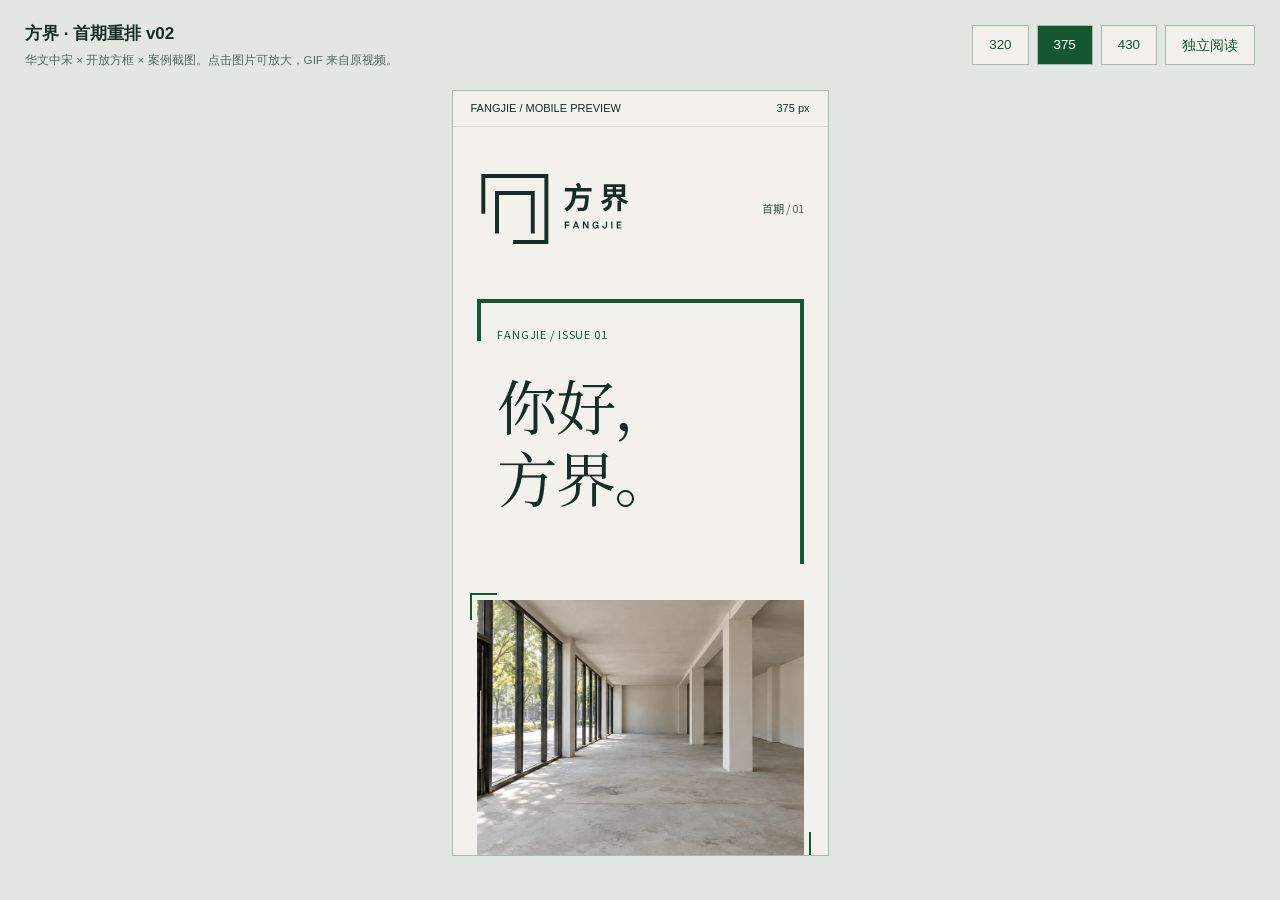
==== preview/index.html @ 1477a2b2 "Publish Fangjie issue 01 review v02" ====
<!doctype html><html lang="zh-CN"><meta charset="utf-8"><meta name="viewport" content="width=device-width,initial-scale=1"><title>方界首期 · 手机宽度预览</title><style>*{box-sizing:border-box}body{margin:0;background:#e2e8e1;color:#172c26;font:14px/1.6 'Microsoft YaHei',sans-serif}header{padding:20px 25px;display:flex;gap:16px;align-items:center;justify-content:space-between;flex-wrap:wrap}strong{font-size:17px}button,a{color:#155733;border:1px solid #abb8ad;background:#f3f1ec;padding:8px 16px;border-radius:0;cursor:pointer;text-decoration:none}button.active{color:#fff;background:#155733}small{display:block;color:#55675d;margin-top:4px}#shell{box-sizing:content-box;margin:0 auto 28px;width:375px;max-width:calc(100% - 2px);border:1px solid #abb8ad;border-radius:0;overflow:hidden;background:#f3f1ec;box-shadow:none}#device{padding:9px 18px;font-size:11px;border-bottom:1px solid #abb8ad66;display:flex;justify-content:space-between}iframe{display:block;width:100%;height:calc(100dvh - 172px);min-height:400px;border:0}nav{display:flex;gap:8px;flex-wrap:wrap}@media(max-width:480px){header{padding:14px}iframe{height:calc(100dvh - 200px)}#shell{border-radius:0}} </style><body><header><div><strong>方界 · 首期重排 v02</strong><small>华文中宋 × 开放方框 × 案例截图。点击图片可放大，GIF 来自原视频。</small></div><nav><button data-w="320">320</button><button data-w="375" class="active">375</button><button data-w="430">430</button><a href="article.html" target="_blank">独立阅读</a></nav></header><div id="shell"><div id="device"><span>FANGJIE / MOBILE PREVIEW</span><span id="size">375 px</span></div><iframe title="完整文章" src="article.html"></iframe></div><script>document.querySelectorAll('button').forEach(b=>b.onclick=()=>{document.querySelector('#shell').style.width=b.dataset.w+'px';document.querySelector('#size').textContent=b.dataset.w+' px';document.querySelectorAll('button').forEach(x=>x.classList.toggle('active',x===b))});</script></body></html>
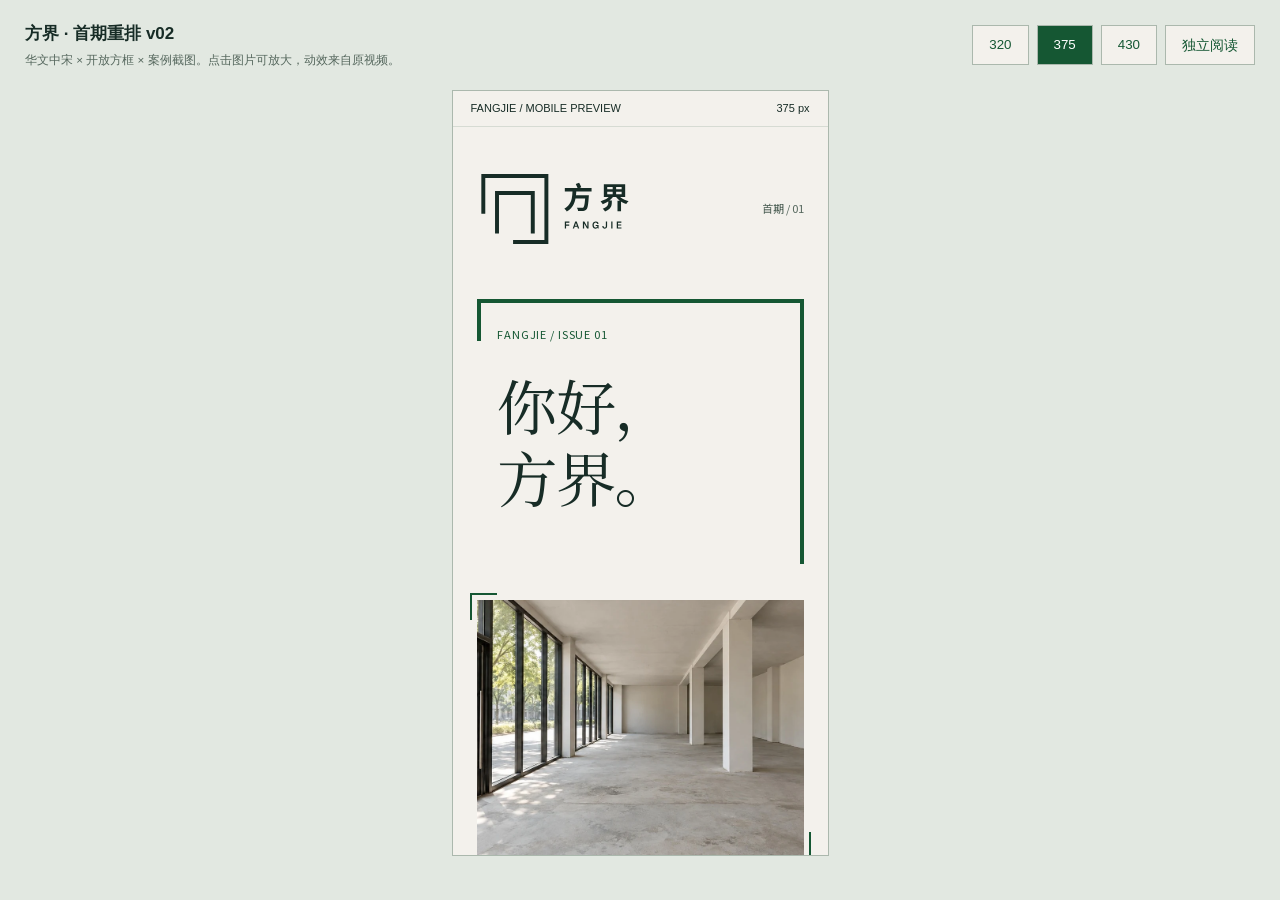
==== commit 33600107: "Optimize mobile preview loading" ====
--- a/preview/index.html
+++ b/preview/index.html
@@ -1 +1 @@
-<!doctype html><html lang="zh-CN"><meta charset="utf-8"><meta name="viewport" content="width=device-width,initial-scale=1"><title>方界首期 · 手机宽度预览</title><style>*{box-sizing:border-box}body{margin:0;background:#e2e8e1;color:#172c26;font:14px/1.6 'Microsoft YaHei',sans-serif}header{padding:20px 25px;display:flex;gap:16px;align-items:center;justify-content:space-between;flex-wrap:wrap}strong{font-size:17px}button,a{color:#155733;border:1px solid #abb8ad;background:#f3f1ec;padding:8px 16px;border-radius:0;cursor:pointer;text-decoration:none}button.active{color:#fff;background:#155733}small{display:block;color:#55675d;margin-top:4px}#shell{box-sizing:content-box;margin:0 auto 28px;width:375px;max-width:calc(100% - 2px);border:1px solid #abb8ad;border-radius:0;overflow:hidden;background:#f3f1ec;box-shadow:none}#device{padding:9px 18px;font-size:11px;border-bottom:1px solid #abb8ad66;display:flex;justify-content:space-between}iframe{display:block;width:100%;height:calc(100dvh - 172px);min-height:400px;border:0}nav{display:flex;gap:8px;flex-wrap:wrap}@media(max-width:480px){header{padding:14px}iframe{height:calc(100dvh - 200px)}#shell{border-radius:0}} </style><body><header><div><strong>方界 · 首期重排 v02</strong><small>华文中宋 × 开放方框 × 案例截图。点击图片可放大，GIF 来自原视频。</small></div><nav><button data-w="320">320</button><button data-w="375" class="active">375</button><button data-w="430">430</button><a href="article.html" target="_blank">独立阅读</a></nav></header><div id="shell"><div id="device"><span>FANGJIE / MOBILE PREVIEW</span><span id="size">375 px</span></div><iframe title="完整文章" src="article.html"></iframe></div><script>document.querySelectorAll('button').forEach(b=>b.onclick=()=>{document.querySelector('#shell').style.width=b.dataset.w+'px';document.querySelector('#size').textContent=b.dataset.w+' px';document.querySelectorAll('button').forEach(x=>x.classList.toggle('active',x===b))});</script></body></html>+<!doctype html><html lang="zh-CN"><meta charset="utf-8"><meta name="viewport" content="width=device-width,initial-scale=1"><title>方界首期 · 手机宽度预览</title><style>*{box-sizing:border-box}body{margin:0;background:#e2e8e1;color:#172c26;font:14px/1.6 'Microsoft YaHei',sans-serif}header{padding:20px 25px;display:flex;gap:16px;align-items:center;justify-content:space-between;flex-wrap:wrap}strong{font-size:17px}button,a{color:#155733;border:1px solid #abb8ad;background:#f3f1ec;padding:8px 16px;border-radius:0;cursor:pointer;text-decoration:none}button.active{color:#fff;background:#155733}small{display:block;color:#55675d;margin-top:4px}#shell{box-sizing:content-box;margin:0 auto 28px;width:375px;max-width:calc(100% - 2px);border:1px solid #abb8ad;border-radius:0;overflow:hidden;background:#f3f1ec;box-shadow:none}#device{padding:9px 18px;font-size:11px;border-bottom:1px solid #abb8ad66;display:flex;justify-content:space-between}iframe{display:block;width:100%;height:calc(100dvh - 172px);min-height:400px;border:0}nav{display:flex;gap:8px;flex-wrap:wrap}@media(max-width:480px){header{padding:14px}iframe{height:calc(100dvh - 200px)}#shell{border-radius:0}} </style><script>if(matchMedia('(max-width:600px)').matches){location.replace('article.html?v=mobile03')}</script><body><header><div><strong>方界 · 首期重排 v02</strong><small>华文中宋 × 开放方框 × 案例截图。点击图片可放大，动效来自原视频。</small></div><nav><button data-w="320">320</button><button data-w="375" class="active">375</button><button data-w="430">430</button><a href="article.html?v=mobile03" target="_blank">独立阅读</a></nav></header><div id="shell"><div id="device"><span>FANGJIE / MOBILE PREVIEW</span><span id="size">375 px</span></div><iframe title="完整文章" src="article.html?v=mobile03"></iframe></div><script>document.querySelectorAll('button').forEach(b=>b.onclick=()=>{document.querySelector('#shell').style.width=b.dataset.w+'px';document.querySelector('#size').textContent=b.dataset.w+' px';document.querySelectorAll('button').forEach(x=>x.classList.toggle('active',x===b))});</script></body></html>
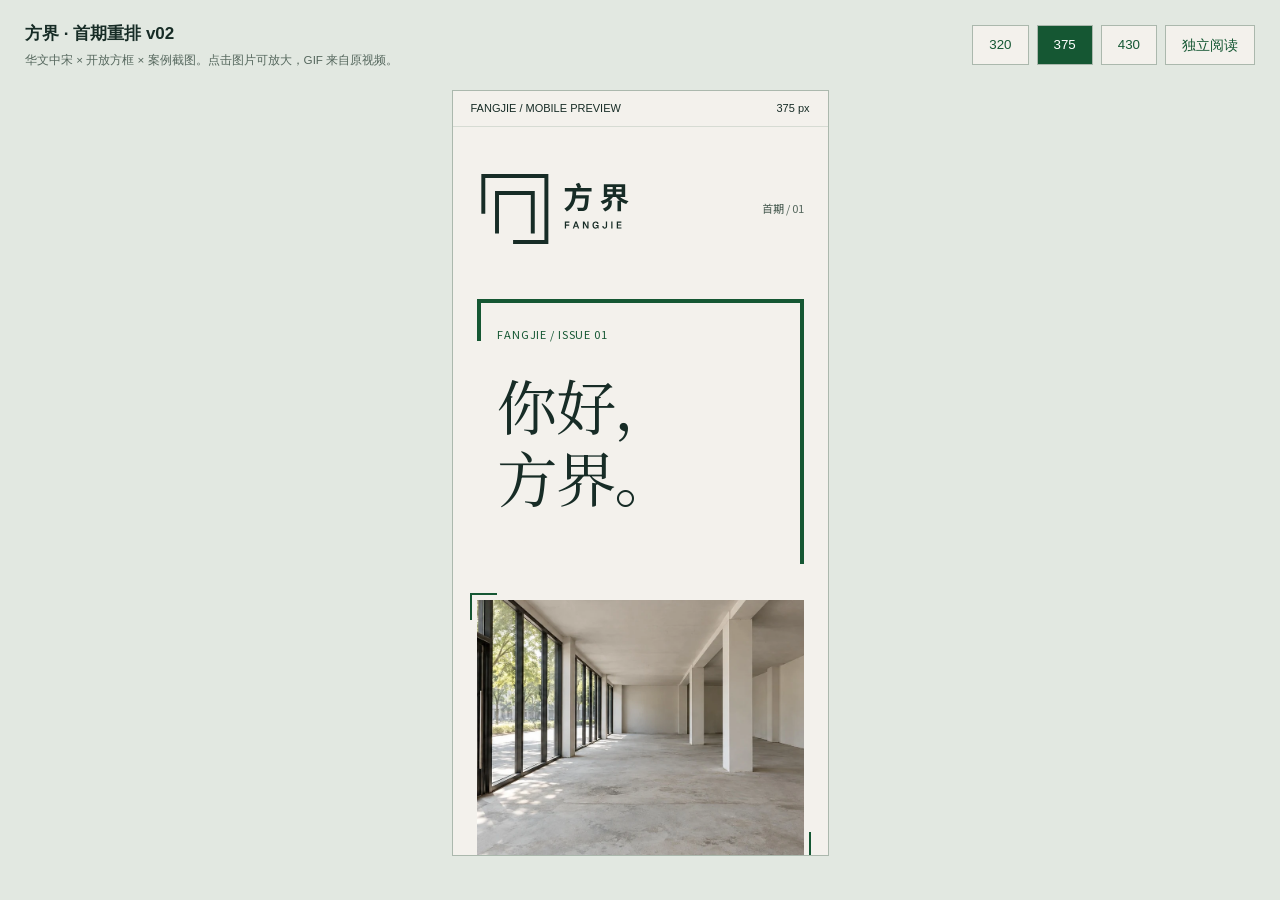
==== commit b265d3f8: "Restore size preview with optimized media" ====
--- a/preview/index.html
+++ b/preview/index.html
@@ -1 +1 @@
-<!doctype html><html lang="zh-CN"><meta charset="utf-8"><meta name="viewport" content="width=device-width,initial-scale=1"><title>方界首期 · 手机宽度预览</title><style>*{box-sizing:border-box}body{margin:0;background:#e2e8e1;color:#172c26;font:14px/1.6 'Microsoft YaHei',sans-serif}header{padding:20px 25px;display:flex;gap:16px;align-items:center;justify-content:space-between;flex-wrap:wrap}strong{font-size:17px}button,a{color:#155733;border:1px solid #abb8ad;background:#f3f1ec;padding:8px 16px;border-radius:0;cursor:pointer;text-decoration:none}button.active{color:#fff;background:#155733}small{display:block;color:#55675d;margin-top:4px}#shell{box-sizing:content-box;margin:0 auto 28px;width:375px;max-width:calc(100% - 2px);border:1px solid #abb8ad;border-radius:0;overflow:hidden;background:#f3f1ec;box-shadow:none}#device{padding:9px 18px;font-size:11px;border-bottom:1px solid #abb8ad66;display:flex;justify-content:space-between}iframe{display:block;width:100%;height:calc(100dvh - 172px);min-height:400px;border:0}nav{display:flex;gap:8px;flex-wrap:wrap}@media(max-width:480px){header{padding:14px}iframe{height:calc(100dvh - 200px)}#shell{border-radius:0}} </style><script>if(matchMedia('(max-width:600px)').matches){location.replace('article.html?v=mobile03')}</script><body><header><div><strong>方界 · 首期重排 v02</strong><small>华文中宋 × 开放方框 × 案例截图。点击图片可放大，动效来自原视频。</small></div><nav><button data-w="320">320</button><button data-w="375" class="active">375</button><button data-w="430">430</button><a href="article.html?v=mobile03" target="_blank">独立阅读</a></nav></header><div id="shell"><div id="device"><span>FANGJIE / MOBILE PREVIEW</span><span id="size">375 px</span></div><iframe title="完整文章" src="article.html?v=mobile03"></iframe></div><script>document.querySelectorAll('button').forEach(b=>b.onclick=()=>{document.querySelector('#shell').style.width=b.dataset.w+'px';document.querySelector('#size').textContent=b.dataset.w+' px';document.querySelectorAll('button').forEach(x=>x.classList.toggle('active',x===b))});</script></body></html>+<!doctype html><html lang="zh-CN"><meta charset="utf-8"><meta name="viewport" content="width=device-width,initial-scale=1"><title>方界首期 · 手机宽度预览</title><style>*{box-sizing:border-box}body{margin:0;background:#e2e8e1;color:#172c26;font:14px/1.6 'Microsoft YaHei',sans-serif}header{padding:20px 25px;display:flex;gap:16px;align-items:center;justify-content:space-between;flex-wrap:wrap}strong{font-size:17px}button,a{color:#155733;border:1px solid #abb8ad;background:#f3f1ec;padding:8px 16px;border-radius:0;cursor:pointer;text-decoration:none}button.active{color:#fff;background:#155733}small{display:block;color:#55675d;margin-top:4px}#shell{box-sizing:content-box;margin:0 auto 28px;width:375px;max-width:calc(100% - 2px);border:1px solid #abb8ad;border-radius:0;overflow:hidden;background:#f3f1ec;box-shadow:none}#device{padding:9px 18px;font-size:11px;border-bottom:1px solid #abb8ad66;display:flex;justify-content:space-between}iframe{display:block;width:100%;height:calc(100dvh - 172px);min-height:400px;border:0}nav{display:flex;gap:8px;flex-wrap:wrap}@media(max-width:480px){header{padding:14px}iframe{height:calc(100dvh - 200px)}#shell{border-radius:0}} </style><body><header><div><strong>方界 · 首期重排 v02</strong><small>华文中宋 × 开放方框 × 案例截图。点击图片可放大，GIF 来自原视频。</small></div><nav><button data-w="320">320</button><button data-w="375" class="active">375</button><button data-w="430">430</button><a href="article.html" target="_blank">独立阅读</a></nav></header><div id="shell"><div id="device"><span>FANGJIE / MOBILE PREVIEW</span><span id="size">375 px</span></div><iframe title="完整文章" src="article.html"></iframe></div><script>document.querySelectorAll('button').forEach(b=>b.onclick=()=>{document.querySelector('#shell').style.width=b.dataset.w+'px';document.querySelector('#size').textContent=b.dataset.w+' px';document.querySelectorAll('button').forEach(x=>x.classList.toggle('active',x===b))});</script></body></html>
